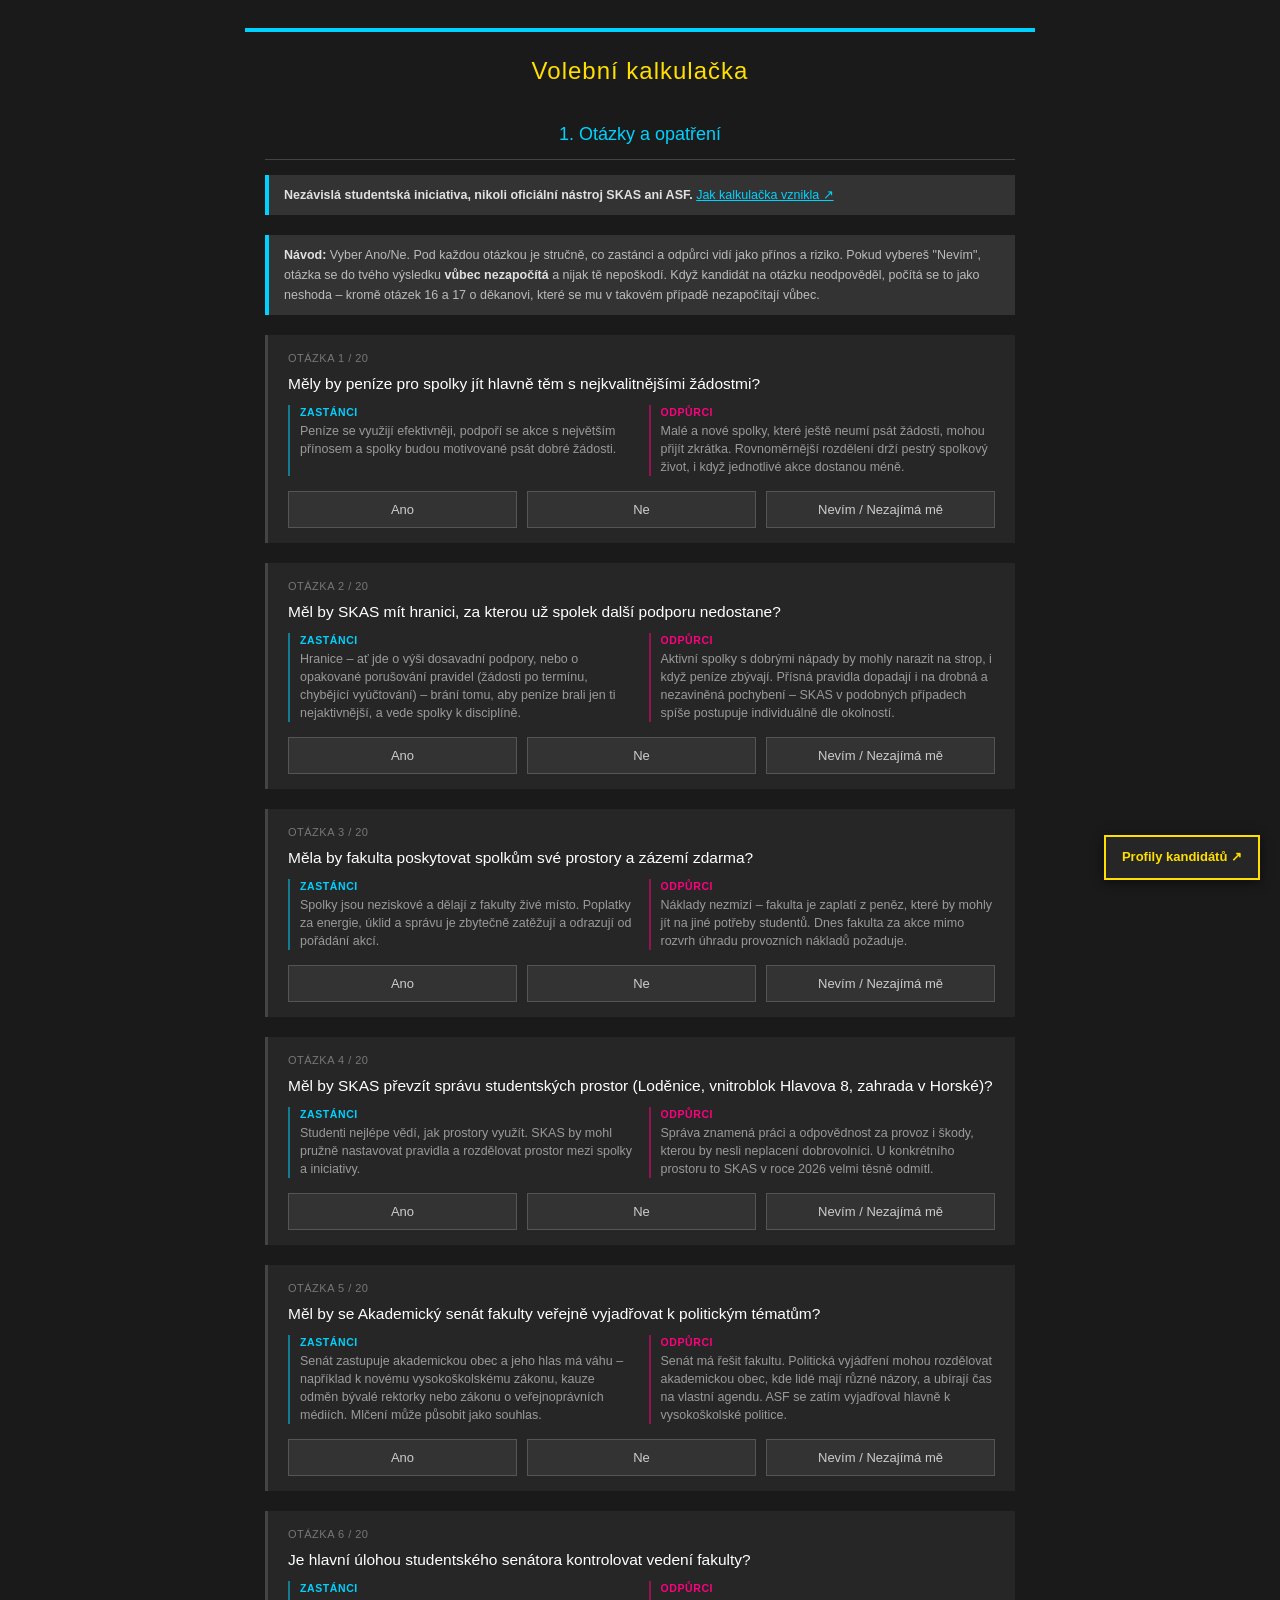
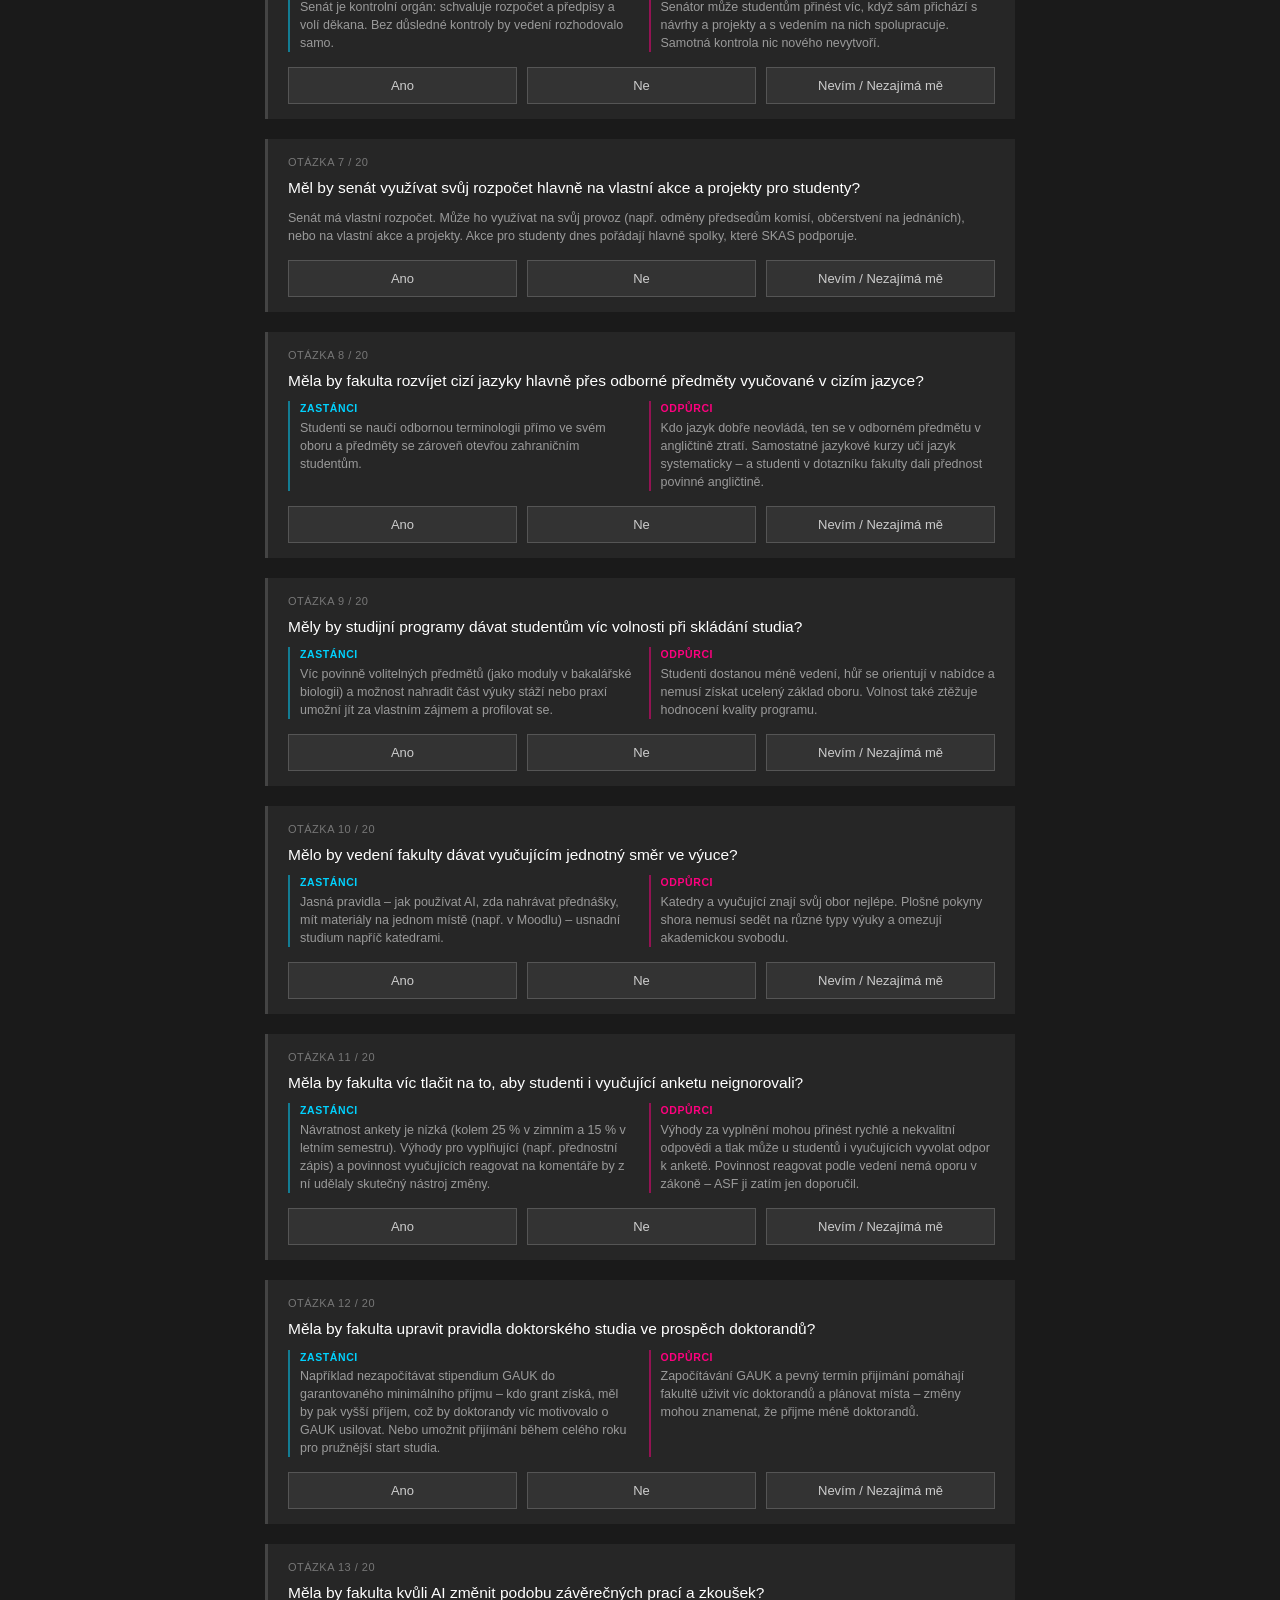
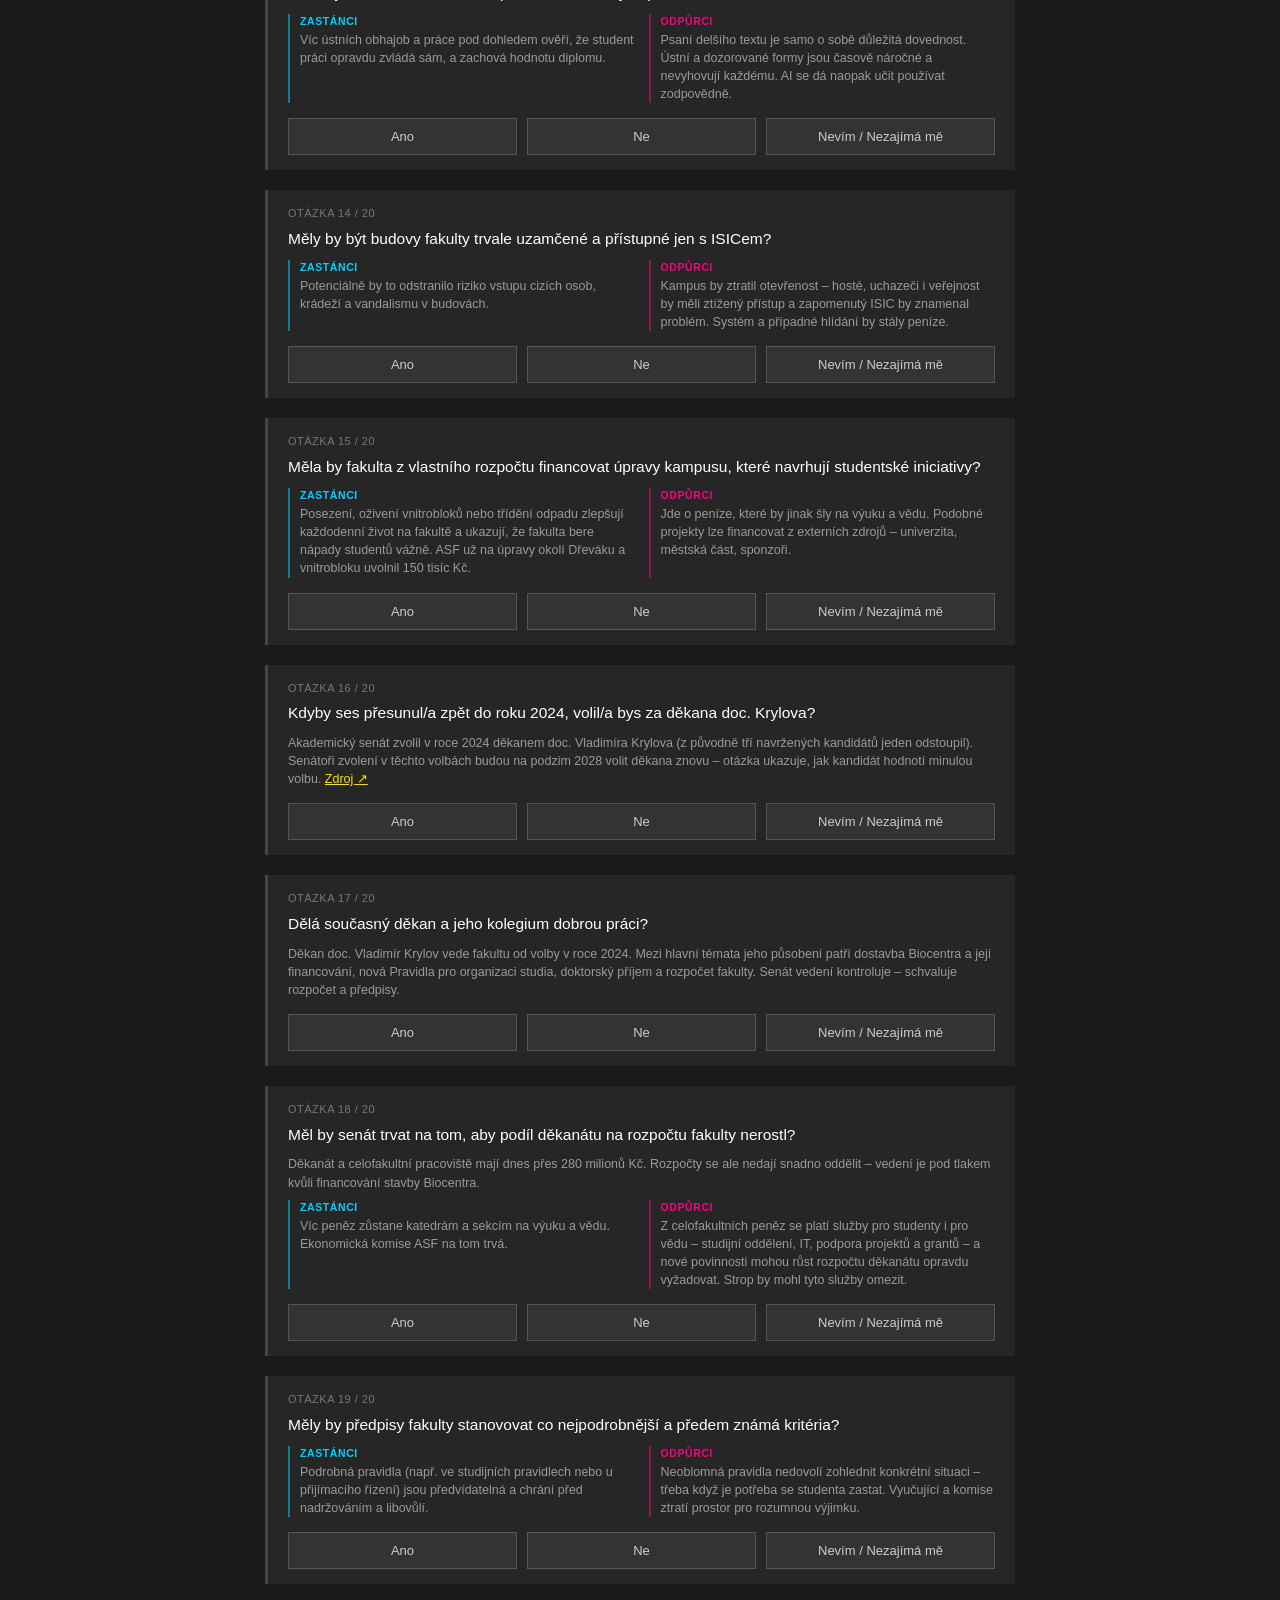
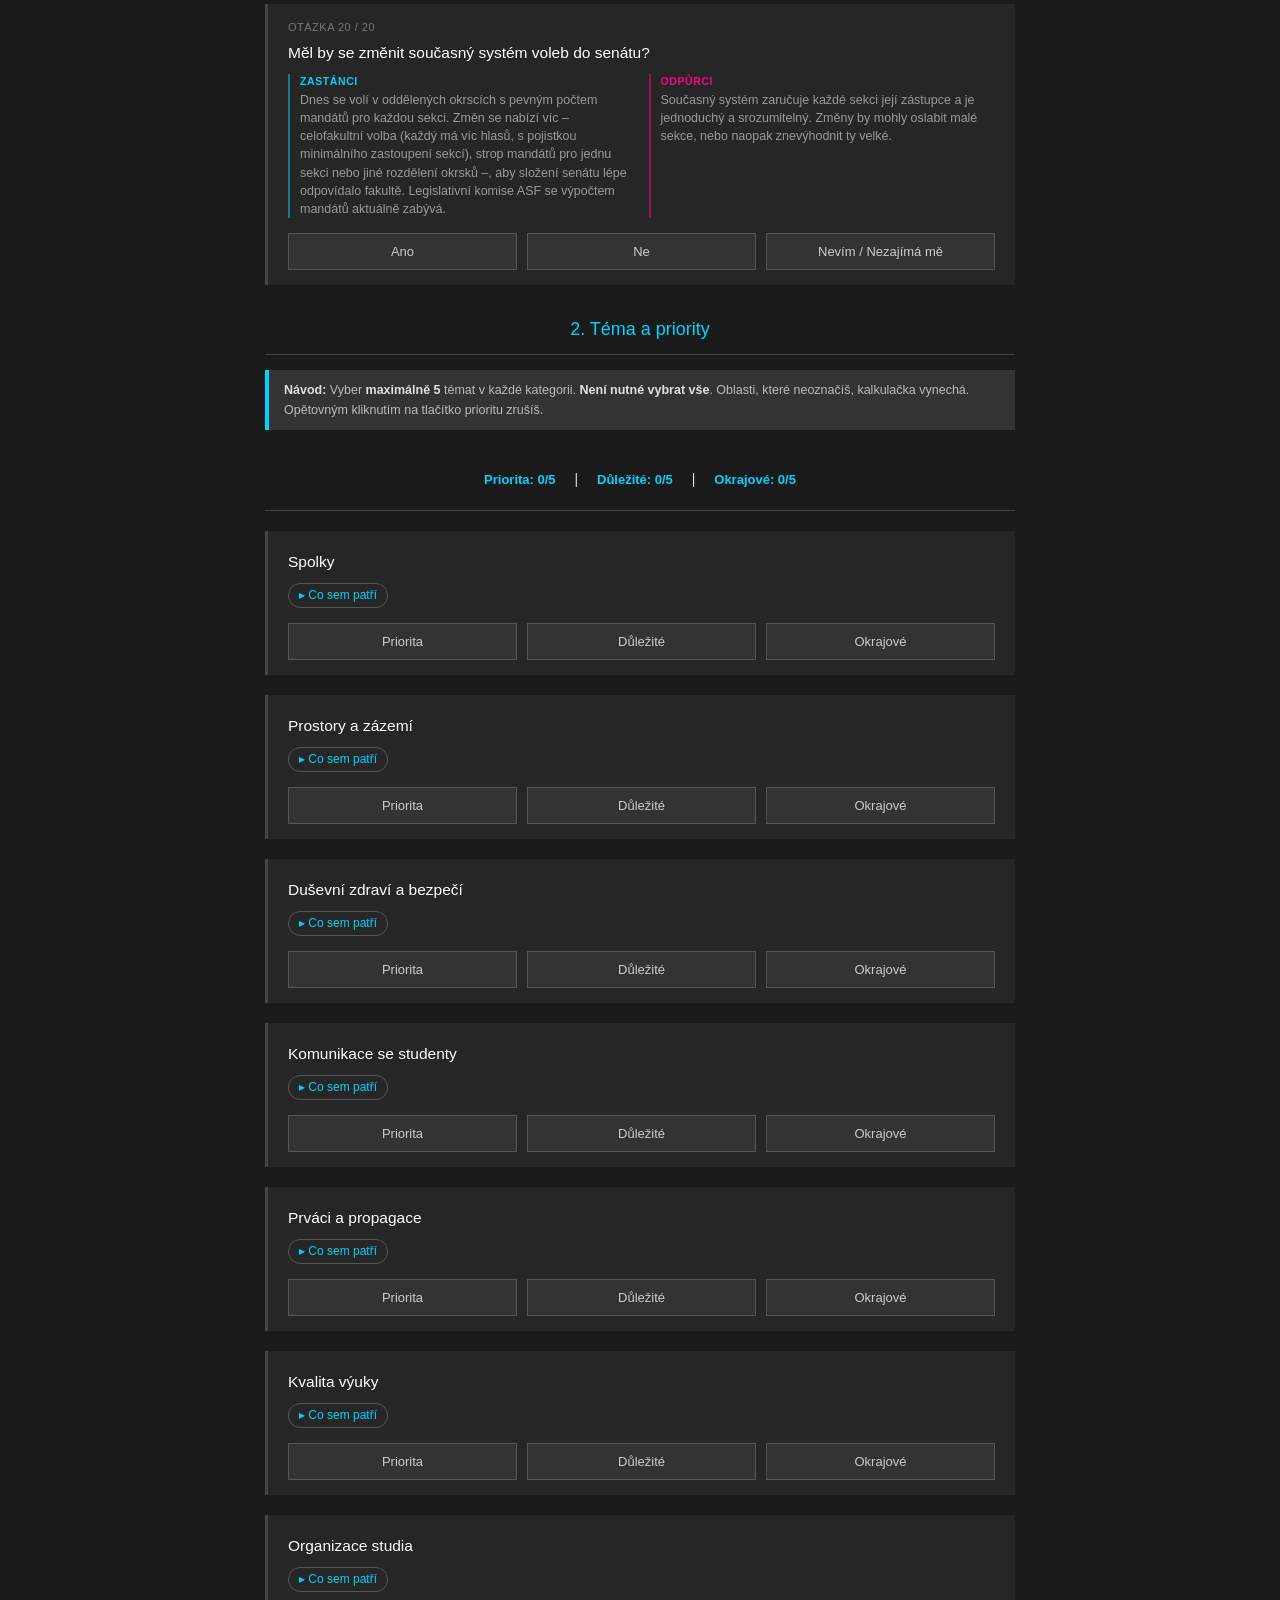
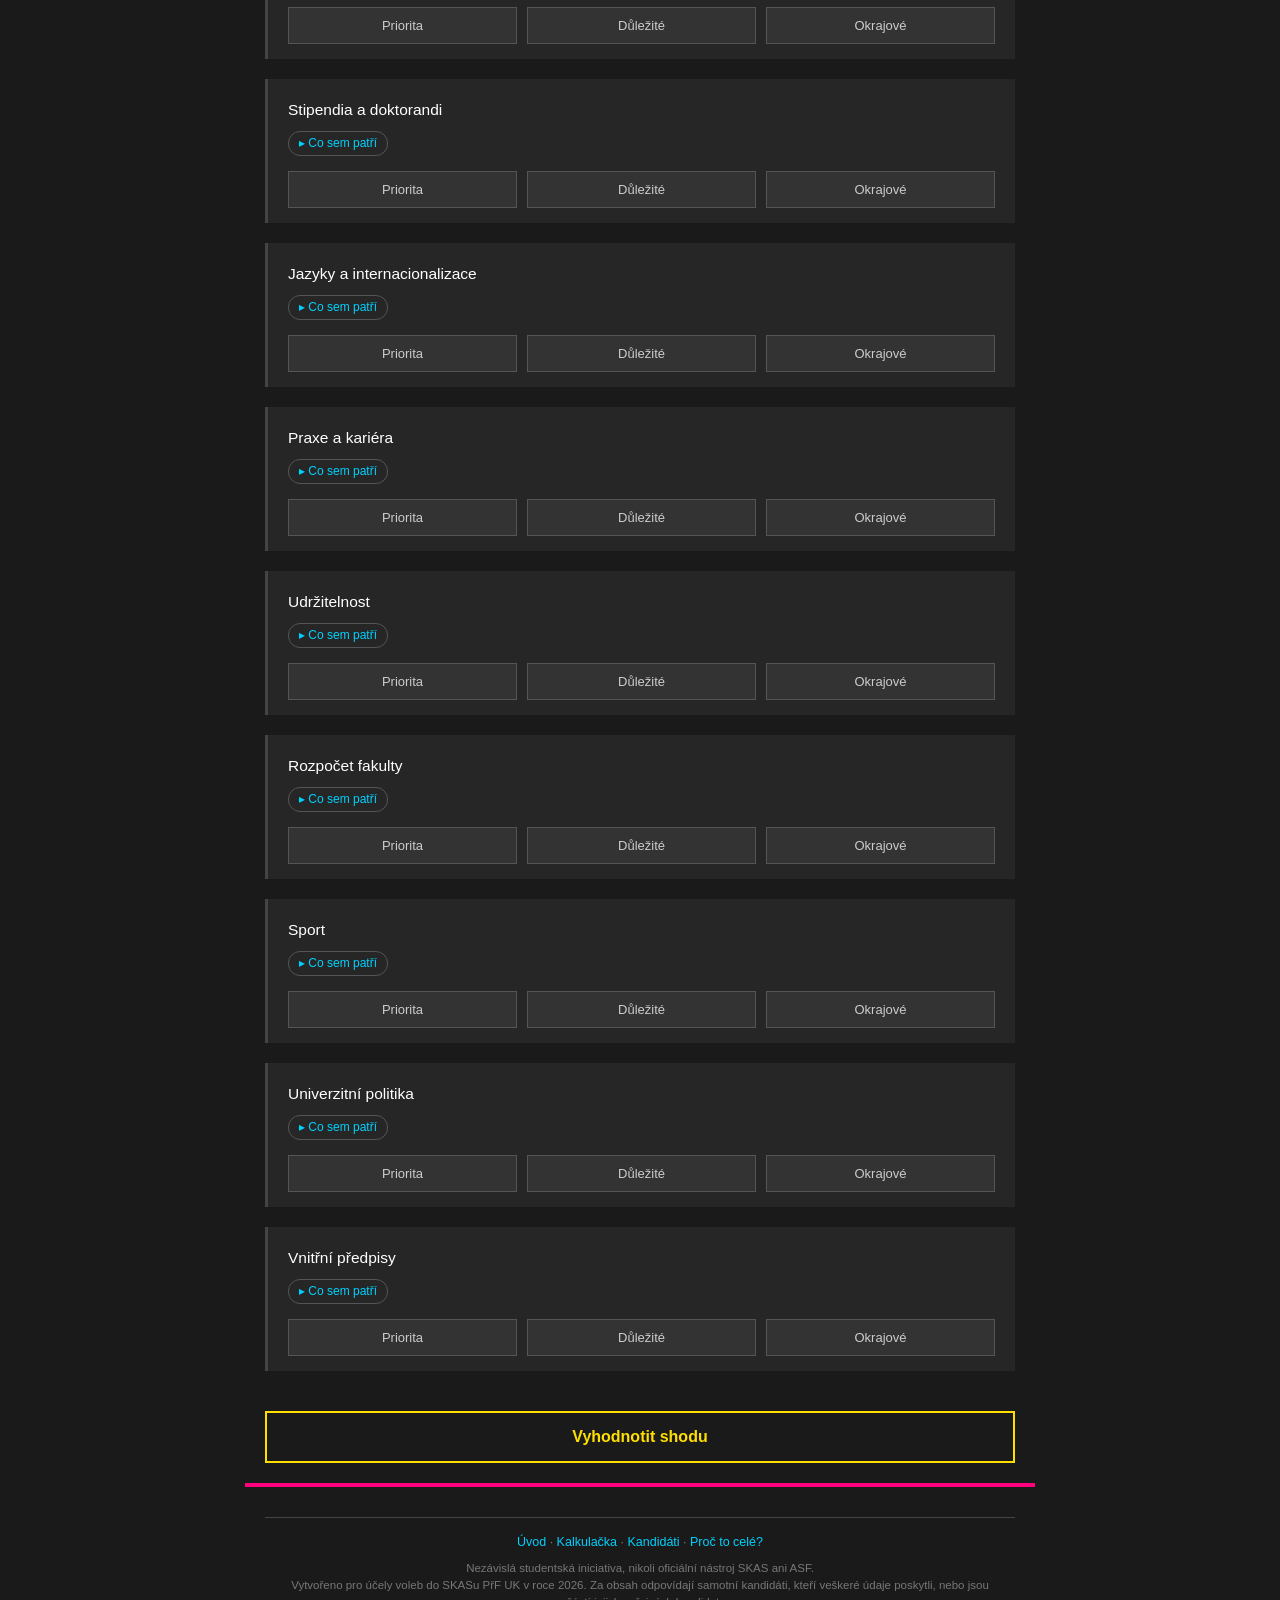
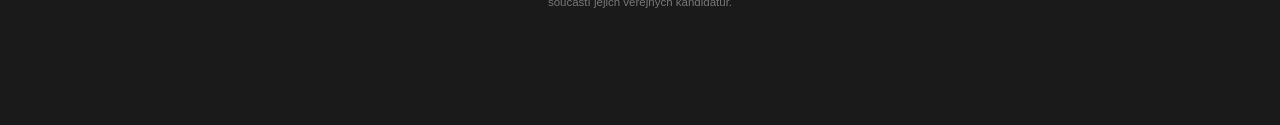
==== kalkulacka.html @ 972fad48 "Fixes_based_on_Kandidati" ====
<!DOCTYPE html>
<html lang="cs">
<head>
    <meta charset="UTF-8">
    <meta name="viewport" content="width=device-width, initial-scale=1.0">
    <title>Volební kalkulačka – volby do SKASu PřF UK</title>
    <!-- ?v=15: po každé úpravě style.css, data.js nebo odpovedi.js zvyš číslo (ve všech HTML), jinak prohlížeč může použít starou verzi -->
    <link rel="icon" href="ikona.svg" type="image/svg+xml">
    <link rel="icon" href="ikona.png" type="image/png">
    <link rel="apple-touch-icon" href="ikona.png">
    <link rel="stylesheet" href="style.css?v=15">
    <script src="data.js?v=15"></script>
    <script src="odpovedi.js?v=15"></script>
</head>
<body>

<div class="container" id="app"></div>

<script>
    document.addEventListener("DOMContentLoaded", () => {

        // Rachejtle při kliknutí
        document.addEventListener('click', function(e) {
            const colors = ['#00d2ff', '#ff007f', '#ffdf00', '#39ff14'];
            for (let i = 0; i < 10; i++) {
                let spark = document.createElement('div');
                spark.className = 'spark';
                spark.style.left = e.clientX + 'px';
                spark.style.top = e.clientY + 'px';
                spark.style.background = colors[Math.floor(Math.random() * colors.length)];
                let angle = (i / 10) * Math.PI * 2;
                let velocity = 30 + Math.random() * 40;
                spark.style.setProperty('--dx', Math.cos(angle) * velocity + 'px');
                spark.style.setProperty('--dy', Math.sin(angle) * velocity + 'px');
                document.body.appendChild(spark);
                setTimeout(() => spark.remove(), 600);
            }
        });

        const NAZVY_PRIORIT = { 3: 'Priorita', 2: 'Důležité', 1: 'Okrajové', 0: 'Nezaškrtnuto' };
        const TRIDY_PRIORIT = { 3: 'btn-prio', 2: 'btn-mid', 1: 'btn-low' };

        let uzivOdpovedi = {};
        let uzivPriority = {};
        let vysledky = [];
        let aktualniFiltr = 'Vse';
        const appDiv = document.getElementById('app');
        // Odkaz na kandidáty je stále dole v rohu (i během vyplňování), otevírá novou záložku
        document.body.insertAdjacentHTML('beforeend', `<a class="plovouci-odkaz" href="kandidati.html" target="_blank">Profily kandidátů ↗</a>` + paticka());

        // Kolik oblastí má uživatel v každé úrovni: { 3: x, 2: y, 1: z }
        function spocitejPriority() {
            const p = { 3: 0, 2: 0, 1: 0 };
            Object.values(uzivPriority).forEach(v => p[v]++);
            return p;
        }
        const jeLimitPrekrocen = p => [3, 2, 1].some(u => p[u] > limitPriorit);

        // Rozbalené kontexty si pamatujeme, aby se po kliknutí na odpověď (překreslení) nezavřely
        const otevreneKontexty = new Set();
        window.prepniKontext = (id, otevreno) => { if (otevreno) otevreneKontexty.add(id); else otevreneKontexty.delete(id); };

        window.odpovezOtazku = function(id, val) { uzivOdpovedi[id] = val; vykresliFormular(); };
        window.odpovezPrioritu = function(id, val) {
            // Opětovné kliknutí na vybranou prioritu ji zruší
            if (uzivPriority[id] === val) delete uzivPriority[id];
            else uzivPriority[id] = val;
            vykresliFormular();
        };

        window.vykresliFormular = function(isFirstLoad = false) {
            const pocty = spocitejPriority();

            // fade-in jen při prvním načtení, aby formulář při klikání neproblikával
            let html = isFirstLoad ? `<div class="fade-in">` : `<div>`;
            html += `<h1>Volební kalkulačka</h1>
                     <h2>1. Otázky a opatření</h2>
                     <div class="instruction-box">
                        <strong>Nezávislá studentská iniciativa, nikoli oficiální nástroj SKAS ani ASF.</strong> <a href="o-kalkulacce.html" target="_blank" style="color:var(--cyan);">Jak kalkulačka vznikla ↗</a>
                     </div>
                     <div class="instruction-box">
                        <strong>Návod:</strong> Vyber Ano/Ne. Pod každou otázkou je stručně, co zastánci a odpůrci vidí jako přínos a riziko. Pokud vybereš "Nevím", otázka se do tvého výsledku <strong>vůbec nezapočítá</strong> a nijak tě nepoškodí. Když kandidát na otázku neodpověděl, počítá se to jako neshoda – kromě otázek 16 a 17 o děkanovi, které se mu v takovém případě nezapočítají vůbec.
                     </div>`;

            otazky.forEach((o, i) => {
                const z = uzivOdpovedi[o.id];
                html += `
                    <div class="card">
                        <div class="otazka-cislo">Otázka ${i + 1} / ${otazky.length}</div>
                        <p class="otazka-text">${o.text}</p>
                        ${kontextViditelnyHtml(o)}
                        <div class="options">
                            <button class="btn-ano ${z === 1 ? 'selected' : ''}" onclick="odpovezOtazku('${o.id}', 1)">Ano</button>
                            <button class="btn-ne ${z === -1 ? 'selected' : ''}" onclick="odpovezOtazku('${o.id}', -1)">Ne</button>
                            <button class="btn-nevim ${z === 0 ? 'selected' : ''}" onclick="odpovezOtazku('${o.id}', 0)">Nevím / Nezajímá mě</button>
                        </div>
                    </div>`;
            });

            html += `<h2>2. Téma a priority</h2>
                     <div class="instruction-box">
                        <strong>Návod:</strong> Vyber <strong>maximálně ${limitPriorit}</strong> témat v každé kategorii. <strong>Není nutné vybrat vše</strong>. Oblasti, které neoznačíš, kalkulačka vynechá. Opětovným kliknutím na tlačítko prioritu zrušíš.
                     </div>
                     <div class="counter-box">`
                   + [3, 2, 1].map(u => `<span class="counter ${pocty[u] <= limitPriorit ? 'ok' : 'err'}">${NAZVY_PRIORIT[u]}: ${pocty[u]}/${limitPriorit}</span>`).join(' | ')
                   + `</div>`;

            oblasti.forEach(o => {
                const z = uzivPriority[o.id];
                html += `<div class="card"><p class="otazka-text">${o.text}</p>${popisOblastiHtml(o)}<div class="options">`
                      + [3, 2, 1].map(u => `<button class="${TRIDY_PRIORIT[u]} ${z === u ? 'selected' : ''}" onclick="odpovezPrioritu('${o.id}', ${u})">${NAZVY_PRIORIT[u]}</button>`).join('')
                      + `</div></div>`;
            });

            html += `<button class="submit-btn" onclick="zkontrolujAVyhodnot()">Vyhodnotit shodu</button></div>`;
            appDiv.innerHTML = html;

            // Při překročení limitu odscrolluje na počítadlo
            if (jeLimitPrekrocen(pocty)) {
                document.querySelector('.counter-box').scrollIntoView({ behavior: 'smooth', block: 'center' });
            }
        };

        window.zkontrolujAVyhodnot = function() {
            if (jeLimitPrekrocen(spocitejPriority())) {
                alert(`Překročil/a jsi povolený limit! Můžeš vybrat maximálně ${limitPriorit} oblastí v každé kategorii.`);
                return;
            }

            // Do kalkulačky jdou jen kandidáti s kompletně vyplněnými prioritami (5/5/5)
            vysledky = kandidati.filter(maPlnePriority).map(kand => {
                let maxBodu = 0, ziskaneBody = 0, detaily = [];

                // Otázky Ano/Ne – "Nevím" uživatele se nepočítá.
                // Nezodpovězená otázka kandidáta = neshoda, kromě OTAZKY_DOBROVOLNE (q16, q17), které se pak vůbec nepočítají.
                otazky.forEach(o => {
                    const u = uzivOdpovedi[o.id];
                    const k = kand.odpovedi[o.id];
                    const zduvodneni = (kand.komentare || {})[o.id] || '';
                    if (u === 1 || u === -1) {
                        const uTxt = u === 1 ? 'Ano' : 'Ne';
                        if (k !== 1 && k !== -1 && OTAZKY_DOBROVOLNE.includes(o.id)) {
                            detaily.push({ typ: 'otazka', text: o.text, uTxt, kTxt: 'Nechce odpovídat', body: null, zduvodneni });
                            return;
                        }
                        const body = u === k ? 2 : 0;
                        maxBodu += 2;
                        ziskaneBody += body;
                        detaily.push({ typ: 'otazka', text: o.text, uTxt, kTxt: k === 1 ? 'Ano' : (k === -1 ? 'Ne' : 'Neodpověděl/a'), body, zduvodneni });
                    }
                });

                // Priority – počítají se jen oblasti, které uživatel označil
                oblasti.forEach(o => {
                    const u = uzivPriority[o.id] || 0;
                    const k = kand.priority[o.id] || 0;
                    if (u > 0) {
                        const body = Math.max(0, 2 - Math.abs(u - k)); // 2, 1 nebo 0
                        maxBodu += 2;
                        ziskaneBody += body;
                        detaily.push({ typ: 'priorita', text: o.text, uTxt: NAZVY_PRIORIT[u], kTxt: NAZVY_PRIORIT[k], body });
                    }
                });

                const procento = maxBodu > 0 ? Math.round((ziskaneBody / maxBodu) * 100) : 0;
                return { id: kand.id, jmeno: kand.jmeno, foto: kand.foto, sekce: kand.info.sekce, procento, detaily };
            });

            // Při shodě procent zůstává pořadí z data.js (sort je stabilní)
            vysledky.sort((a, b) => b.procento - a.procento);
            vykresliVysledky('Vse', true);
        };

        window.vykresliVysledky = function(filtr = 'Vse', isFirstLoad = false) {
            aktualniFiltr = filtr;
            const seznam = filtr === 'Vse' ? vysledky : vysledky.filter(v => v.sekce === filtr);

            let html = isFirstLoad ? `<div class="fade-in">` : `<div>`;
            html += `<h1>Tvoje shoda s kandidáty</h1>`
                  + `<div class="instruction-box"><strong>Procento shody není doporučení, koho volit.</strong> Je to vstupní brána: otevři si profily, přečti si zdůvodnění a programy. <a href="o-kalkulacce.html#vysledky" target="_blank" style="color:var(--cyan);">Jak číst výsledky ↗</a></div>`
                  + filtrySekci(filtr, 'vykresliVysledky');

            const vynechani = kandidati.filter(k => !maPlnePriority(k) && (filtr === 'Vse' || k.info.sekce === filtr));
            if (vynechani.length > 0) {
                html += `<div class="instruction-box">Kandidáti bez vyplněných priorit nejsou ve výsledcích zahrnuti: ${vynechani.map(k => k.jmeno).join(', ')}.</div>`;
            }
            if (seznam.length === 0) html += `<p style="text-align:center;">V této sekci nejsou žádní kandidáti.</p>`;
            seznam.forEach(v => {
                html += `
                    <div class="card ${sekceTrida(v.sekce)}">
                        <div class="res-head">
                            ${v.foto ? `<img class="res-photo" src="${v.foto}" alt="">` : ''}
                            <div style="flex:1;">
                                <h3 style="text-align: left; color: white; margin: 0;">${v.jmeno} <span style="float:right; color: var(--cyan);">${v.procento} %</span></h3>
                                <div style="font-size: 11px; color: #888;">Sekce: ${v.sekce}</div>
                            </div>
                        </div>
                        <div class="match-bar"><div class="match-fill" style="width: ${v.procento}%"></div></div>
                        <div style="display:flex; gap:10px;">
                            <button onclick="zobrazDetail('${v.id}')" style="border-color:var(--cyan); color:var(--cyan);">Porovnat odpovědi</button>
                            <a href="kandidati.html?kandidat=${v.id}" target="_blank" class="btn" style="border-color:var(--yellow); color:var(--yellow);">Profil kandidáta ↗</a>
                        </div>
                    </div>`;
            });
            html += `<button class="submit-btn" style="border-color: #888; color: #ccc;" onclick="vykresliFormular()">Upravit moje odpovědi</button>`;
            // Na konci výsledků návod, jak volit (spousta lidí neví, že má víc hlasů)
            html += jakVolitHtml() + `</div>`;
            appDiv.innerHTML = html;
            window.scrollTo(0, 0); // výsledky vždy odshora, ne na konci stránky
        };

        window.zobrazDetail = function(id) {
            const v = vysledky.find(x => x.id === id);
            const barvy = { 2: 'var(--cyan)', 1: 'var(--yellow)', 0: 'var(--magenta)' };
            // Zdůvodnění kandidáta je rozbalovací přímo pod otázkou
            const radek = d => `<div class="detail-item"><div style="width: 65%; padding-right: 15px;">${d.text}${d.zduvodneni ? `<details class="kontext"><summary>Zdůvodnění kandidáta</summary><p>${d.zduvodneni}</p></details>` : ''}</div><div style="width: 35%; text-align: right; color: ${d.body === null ? '#888' : barvy[d.body]};">Ty: ${d.uTxt}<br>Kandidát: ${d.kTxt}</div></div>`;
            const nadpis = t => `<h3 style="color: var(--cyan); text-align: left; margin-top: 30px;">${t}</h3>`;

            appDiv.innerHTML = `<div>
                <button class="submit-btn back-btn" onclick="vykresliVysledky('${aktualniFiltr}')">← Zpět na výsledky</button>
                <h2>Detailní shoda: ${v.jmeno}</h2>
                ${nadpis('Otázky')}${v.detaily.filter(d => d.typ === 'otazka').map(radek).join('')}
                ${nadpis('Oblasti (Priority)')}${v.detaily.filter(d => d.typ === 'priorita').map(radek).join('')}
            </div>`;
            window.scrollTo(0, 0);
        };

        vykresliFormular(true);
    });
</script>
</body>
</html>
---- style.css ----
:root { --bg: #1a1a1a; --panel: #262626; --text: #e0e0e0; --cyan: #00d2ff; --magenta: #ff007f; --yellow: #ffdf00; }
body { font-family: Verdana, sans-serif; background-color: var(--bg); color: var(--text); line-height: 1.6; padding: 20px; font-size: 14px; overflow-x: hidden; }

/* Animace jen pro přechody celých obrazovek, ne pro formulář */
.fade-in { animation: fadeIn 0.4s ease-in forwards; }
@keyframes fadeIn { from { opacity: 0; transform: translateY(5px); } to { opacity: 1; transform: translateY(0); } }

.container { max-width: 750px; margin: 0 auto; background: var(--bg); padding: 20px; border-top: 4px solid var(--cyan); border-bottom: 4px solid var(--magenta); min-height: 200px; }
h1, h2, h3, h4 { color: var(--yellow); text-align: center; font-weight: normal; margin-top: 0; }
h1 { font-size: 24px; margin-bottom: 20px; letter-spacing: 1px; }
h2 { font-size: 18px; color: var(--cyan); border-bottom: 1px solid #444; padding-bottom: 10px; margin-top: 30px;}
h4 { color: var(--magenta); text-align: left; margin-top: 20px; border-bottom: 1px dashed #444; padding-bottom: 5px; }

/* ===== BARVY SEKCÍ – jediné místo, kde se nastavují =====
   --s-bg     pozadí štítku a aktivního filtru
   --s-pruh   levý pruh karty ve výsledcích (shora dolů)
   --s-text   barva textu na pozadí --s-bg
   --s-stin   stín textu (kvůli čitelnosti na přechodu)
   Geologie a ÚŽP je spojená sekce: geologie = fialová, ÚŽP = zelená → přechod. */
.sekce-bio  { --s-bg: linear-gradient(45deg, #ff4500, #ff8c00); --s-pruh: linear-gradient(#ff4500, #ff8c00); --s-text: white; --s-stin: none; }
.sekce-geo  { --s-bg: #00d2ff;                                  --s-pruh: linear-gradient(#00d2ff, #00d2ff); --s-text: black; --s-stin: none; }
.sekce-chem { --s-bg: #ffdf00;                                  --s-pruh: linear-gradient(#ffdf00, #ffdf00); --s-text: black; --s-stin: none; }
.sekce-uzp  { --s-bg: linear-gradient(45deg, #8a2be2, #39ff14); --s-pruh: linear-gradient(#8a2be2, #39ff14); --s-text: white; --s-stin: 1px 1px 2px black; }


/* Instrukce / Tooltip boxy */
.instruction-box { background: #333; border-left: 4px solid var(--cyan); padding: 10px 15px; font-size: 12.5px; color: #bbb; margin-bottom: 20px; }
.instruction-box strong { color: var(--text); }

.card { background: var(--panel); border-left: 3px solid #444; padding: 15px 20px; margin-bottom: 20px; }
.card[class*="sekce-"] { border-image: var(--s-pruh) 1; }
.res-head { display: flex; gap: 12px; align-items: center; }
.res-photo { width: 48px; height: 48px; border-radius: 50%; object-fit: cover; flex-shrink: 0; background: #333; }
.options { display: flex; gap: 10px; margin-top: 15px; flex-wrap: wrap; }
button, a.btn { font-family: Verdana, sans-serif; display: inline-block; text-align: center; text-decoration: none; flex: 1; padding: 10px; border: 1px solid #555; background: #333; color: #ccc; cursor: pointer; font-size: 13px; transition: all 0.2s; box-sizing: border-box; }
button:hover, a.btn:hover { background: #444; color: white; border-color: var(--cyan); }

/* Barvy voleb */
.btn-ano.selected { background-color: var(--cyan); color: black; border-color: var(--cyan); font-weight: bold; }
.btn-ne.selected { background-color: var(--magenta); color: black; border-color: var(--magenta); font-weight: bold; }
.btn-nevim.selected { background-color: var(--yellow); color: black; border-color: var(--yellow); font-weight: bold; }
.btn-prio.selected { background-color: var(--magenta); color: black; border-color: var(--magenta); font-weight: bold; }
.btn-mid.selected { background-color: var(--cyan); color: black; border-color: var(--cyan); font-weight: bold; }
.btn-low.selected { background-color: #888; color: white; border-color: #888; font-weight: bold; }

.submit-btn { background-color: transparent; color: var(--yellow); border: 2px solid var(--yellow); width: 100%; padding: 15px; font-size: 16px; margin-top: 20px; font-weight: bold; }
.submit-btn:hover { background-color: var(--yellow); color: black; }
.back-btn { padding: 10px; margin: 0 0 20px 0; font-size: 14px; }

.match-bar { background: #333; margin: 15px 0; height: 15px; border-radius: 3px; overflow: hidden; }
.match-fill { background: var(--cyan); height: 100%; transition: width 0.5s ease-out; }

.counter-box { position: sticky; top: 0; background: var(--bg); padding: 15px 10px; border-bottom: 1px solid #444; margin-bottom: 20px; text-align: center; z-index: 100; }
.counter { display: inline-block; padding: 5px 10px; margin: 0 5px; font-size: 13px; color: #888; }
.counter.ok { color: var(--cyan); font-weight: bold; }
.counter.err { color: var(--magenta); font-weight: bold; }

.detail-item { padding: 12px 0; border-bottom: 1px solid #444; display: flex; justify-content: space-between; font-size: 13px; }

/* Filtry a odznaky sekcí (barvy bere z .sekce-*) */
.filter-bar { display: flex; gap: 10px; flex-wrap: wrap; margin-bottom: 20px; justify-content: center; }
.filter-btn { padding: 6px 12px; border: 1px solid #555; font-size: 12px; background: transparent; color: #aaa; border-radius: 15px; }
.filter-btn.active { color: white; font-weight: bold; border-color: white; }
.filter-btn.active[class*="sekce-"] { background: var(--s-bg); color: var(--s-text); text-shadow: var(--s-stin); border-color: transparent; }

.badge { display: inline-block; padding: 3px 8px; border-radius: 12px; font-size: 11px; font-weight: bold; color: var(--s-text, white); background: var(--s-bg, #444); text-shadow: var(--s-stin, none); margin-bottom: 10px; }

/* Kandidáti Grid */
.kand-grid { display: grid; grid-template-columns: repeat(auto-fill, minmax(160px, 1fr)); gap: 15px; margin-top: 20px; }
.kand-box { background: var(--panel); border: 2px solid #444; padding: 15px; text-align: center; cursor: pointer; transition: 0.2s; }
.kand-box:hover { border-color: var(--cyan); }
.kand-photo-placeholder { width: 80px; height: 80px; margin: 0 auto 10px; background: #333; display: flex; align-items: center; justify-content: center; font-size: 24px; color: #666; border-radius: 5px; }

.kand-box.expanded { grid-column: 1 / -1; display: flex; flex-direction: column; text-align: left; border-color: var(--yellow); cursor: auto; }
.kand-box.expanded .kand-header { display: flex; gap: 20px; align-items: flex-start; margin-bottom: 20px; }
.kand-box.expanded .kand-photo-placeholder { width: 160px; height: 160px; margin: 0; flex-shrink: 0; }
.kand-photo-placeholder img { width: 100%; height: 100%; object-fit: cover; border-radius: 5px; display: block; }
.kand-photo-placeholder:has(img) { width: 110px; height: 110px; }
.kand-box.expanded .kand-photo-placeholder:has(img) { width: 160px; height: 160px; }
.qa-poznamka { font-size: 11px; color: #888; margin: -5px 0 10px; }

/* Rozbalený profil: vlevo otázky, vpravo priority */
.profil-grid { display: grid; grid-template-columns: 1fr 1fr; gap: 25px; margin-bottom: 10px; }
@media (max-width: 640px) { .profil-grid { grid-template-columns: 1fr; } }
.profil-polozka { margin-bottom: 12px; font-size: 13px; }
.profil-polozka .qa-q { font-size: 13px; }
.profil-polozka .qa-a { margin-top: 4px; }
.odp { display: inline-block; padding: 1px 10px; border-radius: 10px; font-size: 12px; font-weight: bold; background: #444; color: #ddd; }
.odp-ano { background: var(--cyan); color: black; }
.odp-ne { background: var(--magenta); color: black; }
.profil-polozka[class*="prio-"] { border-left: 4px solid #555; padding-left: 10px; }
.prio-3 { border-left-color: var(--magenta) !important; }
.prio-2 { border-left-color: var(--cyan) !important; }
.prio-1 { border-left-color: #888 !important; }
.prio-hlava { color: var(--text); }
.prio-stitek { display: inline-block; min-width: 70px; margin-right: 8px; padding: 1px 8px; border-radius: 10px; font-size: 11px; font-weight: bold; text-align: center; background: #444; color: #ddd; }
.prio-3 .prio-stitek { background: var(--magenta); color: black; }
.prio-2 .prio-stitek { background: var(--cyan); color: black; }
.prio-1 .prio-stitek { background: #888; color: white; }

/* Navigace mezi stránkami (otevírá novou záložku) */
.nav-box { display: block; margin: 0 0 20px; padding: 10px 15px; border: 2px solid var(--magenta); color: var(--magenta); text-align: center; text-decoration: none; font-weight: bold; transition: 0.2s; }
.nav-box:hover { background: var(--magenta); color: black; }
.plovouci-odkaz { position: fixed; right: 20px; bottom: 20px; z-index: 200; padding: 10px 16px; background: var(--panel); border: 2px solid var(--yellow); color: var(--yellow); font-weight: bold; font-size: 13px; text-decoration: none; box-shadow: 0 2px 10px rgba(0,0,0,0.6); transition: 0.2s; }
.plovouci-odkaz:hover { background: var(--yellow); color: black; }

/* Zápatí */
.paticka { max-width: 750px; margin: 30px auto 70px; padding: 15px 20px; border-top: 1px solid #444; color: #777; font-size: 11.5px; text-align: center; line-height: 1.5; box-sizing: border-box; }
.paticka strong { color: var(--yellow); font-weight: normal; }
.kand-box.expanded h3 { color: var(--cyan); text-align: left; }
.kand-detail-content { display: none; }
.kand-box.expanded .kand-detail-content { display: block; border-top: 1px solid #444; padding-top: 15px; }
.kand-box.expanded .back-btn { margin: 20px 0 0 0; }
.kand-box.expanded .back-btn:first-child { margin: 0 0 20px 0; }
.qa-block { margin-bottom: 15px; }
.qa-q { font-weight: bold; color: var(--cyan); margin-bottom: 5px; }
.qa-a { font-size: 13px; color: #ccc; border-left: 2px solid #555; padding-left: 10px; }

/* Rachejtle */
.spark { position: fixed; width: 6px; height: 6px; border-radius: 50%; pointer-events: none; z-index: 9999; animation: sparkAnim 0.6s ease-out forwards; }
@keyframes sparkAnim { 0% { transform: translate(0,0) scale(1); opacity: 1; } 100% { transform: translate(var(--dx), var(--dy)) scale(0); opacity: 0; } }
.intro-screen { text-align: center; padding: 60px 20px; }
.intro-q { font-size: 22px; color: var(--yellow); margin-bottom: 50px; }
.intro-msg { font-size: 24px; color: var(--cyan); margin-bottom: 40px; }
.menu-grid { display: flex; gap: 20px; margin-top: 30px; justify-content: center; flex-wrap: wrap; }
.menu-square { width: 200px; height: 200px; border: 2px solid var(--cyan); display: flex; align-items: center; justify-content: center; font-size: 18px; font-weight: bold; color: var(--text); background: var(--panel); text-decoration: none; cursor: pointer; transition: 0.2s; }
.menu-square:hover { background: var(--cyan); color: black; transform: scale(1.05); }
.menu-square.alt { border-color: var(--magenta); }
.menu-square.alt:hover { background: var(--magenta); color: black; }

/* Sbalená karta kandidáta: jméno, obor, ročník, odkaz */
.karta-jmeno { margin: 5px 0 4px; font-size: 15px; }
.karta-radek { font-size: 11.5px; color: #999; line-height: 1.4; min-height: 16px; }
.karta-radek a { color: var(--yellow); text-decoration: none; }
.karta-radek a:hover { text-decoration: underline; }

/* Úvod: třetí dlaždice a poznámka */
.menu-square.tret { border-color: var(--yellow); }
.menu-square.tret:hover { background: var(--yellow); color: black; }
.intro-pozn { margin-top: 35px; font-size: 11.5px; color: #777; }
@media (max-width: 700px) { .menu-square { width: 100%; height: 90px; } }

/* Zápatí: navigace */
.paticka-nav { margin-bottom: 8px; font-size: 12.5px; }
.paticka-nav a { color: var(--cyan); text-decoration: none; }
.paticka-nav a:hover { text-decoration: underline; }

/* Stránka „Proč to celé?" */
.clanek { font-size: 14.5px; }
.clanek h1 { font-size: 28px; }
.clanek h2 { text-align: left; margin-top: 40px; color: var(--yellow); border-bottom: 2px solid var(--magenta); }
.clanek p, .clanek li { color: #ccc; }
.clanek strong { color: white; }
.clanek a { color: var(--cyan); }
.tldr { background: var(--panel); border-left: 4px solid var(--yellow); padding: 15px 20px; margin: 20px 0; }
.tldr ul { margin: 8px 0 0; padding-left: 20px; }
.obsah { display: flex; flex-wrap: wrap; gap: 8px; justify-content: center; margin: 25px 0 10px; }
.obsah a { padding: 6px 12px; border: 1px solid #555; border-radius: 15px; font-size: 12px; color: #ccc; text-decoration: none; }
.obsah a:hover { border-color: var(--cyan); color: var(--cyan); }
.clanek section { scroll-margin-top: 20px; }
.citat { margin: 25px 0; padding: 10px 20px; border-left: 4px solid var(--cyan); font-size: 19px; color: white; font-style: italic; }
.citat cite { display: block; margin-top: 6px; font-size: 12px; color: #888; font-style: normal; }
.namitka { margin: 22px 0 4px; color: var(--magenta) !important; font-weight: bold; font-style: italic; }
.mensi { font-size: 12.5px; color: #999 !important; }
.zdroje { margin-top: 40px; font-size: 12px; }
.zdroje li { color: #999; margin-bottom: 6px; }
/* Otázky: číslo a rozbalovací kontext (Zastánci / Odpůrci) */
.otazka-cislo { font-size: 11px; color: #777; letter-spacing: 0.5px; text-transform: uppercase; }
.otazka-text { font-size: 15.5px; color: white; margin: 4px 0 8px; }
.kontext { margin: 6px 0 4px; font-size: 13px; }
.kontext summary { cursor: pointer; display: inline-block; color: var(--cyan); font-size: 12px; padding: 2px 10px; border: 1px solid #555; border-radius: 12px; list-style: none; user-select: none; }
.kontext summary::-webkit-details-marker { display: none; }
.kontext summary::before { content: '▸ '; }
.kontext[open] summary::before { content: '▾ '; }
.kontext summary:hover { border-color: var(--cyan); }
.kontext[open] { background: #2e2e2e; border-left: 3px solid var(--cyan); padding: 6px 12px 2px; }
.kontext[open] summary { margin-bottom: 4px; }
.kontext p { color: #ccc; margin: 6px 0; line-height: 1.5; }
.kontext-pro { color: var(--cyan) !important; }
.kontext-proti { color: var(--magenta) !important; }
.kontext a { color: var(--yellow); }
.profil-polozka .kontext { font-size: 12px; }
/* Kontext rovnou viditelný v kalkulačce – tlumený, aby nepřebil otázku a tlačítka */
.kontext-vzdy { margin: 2px 0 12px; font-size: 12.5px; line-height: 1.45; color: #9a9a9a; }
.kontext-vzdy p { margin: 0; }
.kontext-vzdy .kv-info { margin-bottom: 8px; }
.kontext-vzdy a { color: var(--yellow); }
.kv-sloupce { display: grid; grid-template-columns: 1fr 1fr; gap: 14px; }
.kv-sloupce p { padding-left: 10px; border-left: 2px solid #444; }
.kv-sloupce span { display: block; font-size: 10.5px; font-weight: bold; letter-spacing: 0.6px; text-transform: uppercase; margin-bottom: 2px; }
.kv-pro { border-left-color: rgba(0, 210, 255, 0.5) !important; }
.kv-pro span { color: var(--cyan); }
.kv-proti { border-left-color: rgba(255, 0, 127, 0.5) !important; }
.kv-proti span { color: var(--magenta); }
@media (max-width: 600px) { .kv-sloupce { grid-template-columns: 1fr; gap: 8px; } }
/* Návod, jak volit */
.jak-volit { margin: 30px 0 10px; padding: 18px 22px; background: var(--panel); border: 2px solid var(--yellow); scroll-margin-top: 20px; text-align: left; }
.jak-volit h2 { margin-top: 0; color: var(--yellow); border-bottom: 1px solid #444; text-align: left; }
.jak-volit-hlavni { font-size: 15px; color: white; }
.jak-volit ul, .jak-volit ol { color: #ccc; padding-left: 22px; }
.jak-volit li { margin-bottom: 6px; }
.jak-volit strong { color: white; }
.jak-volit a { color: var(--cyan); }
.volit-tlacitko { display: block; margin-top: 15px; padding: 12px; text-align: center; background: var(--yellow); color: black !important; font-weight: bold; text-decoration: none; font-size: 15px; }
.volit-tlacitko:hover { opacity: 0.85; }
.intro-volit { display: inline-block; margin-top: 30px; padding: 8px 16px; border: 1px solid var(--yellow); color: var(--yellow); text-decoration: none; font-size: 13px; }
.intro-volit:hover { background: var(--yellow); color: black; }
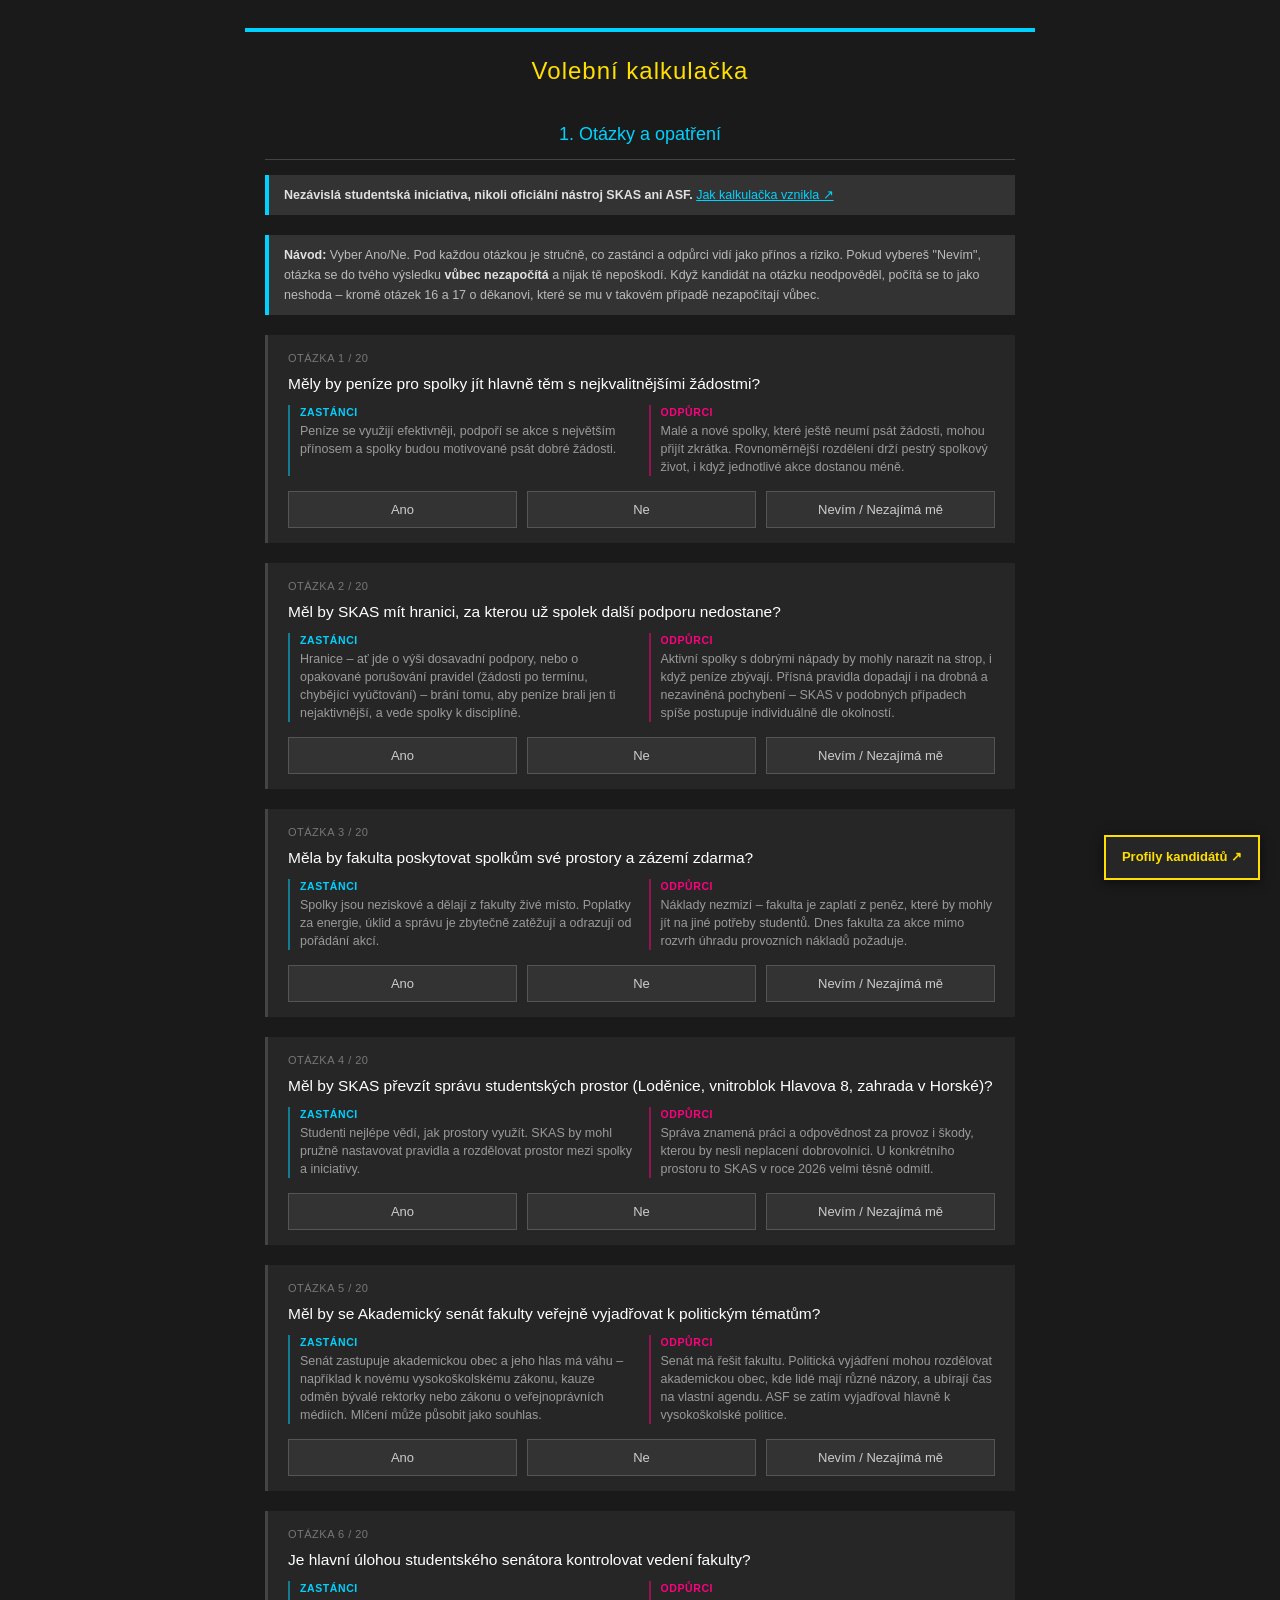
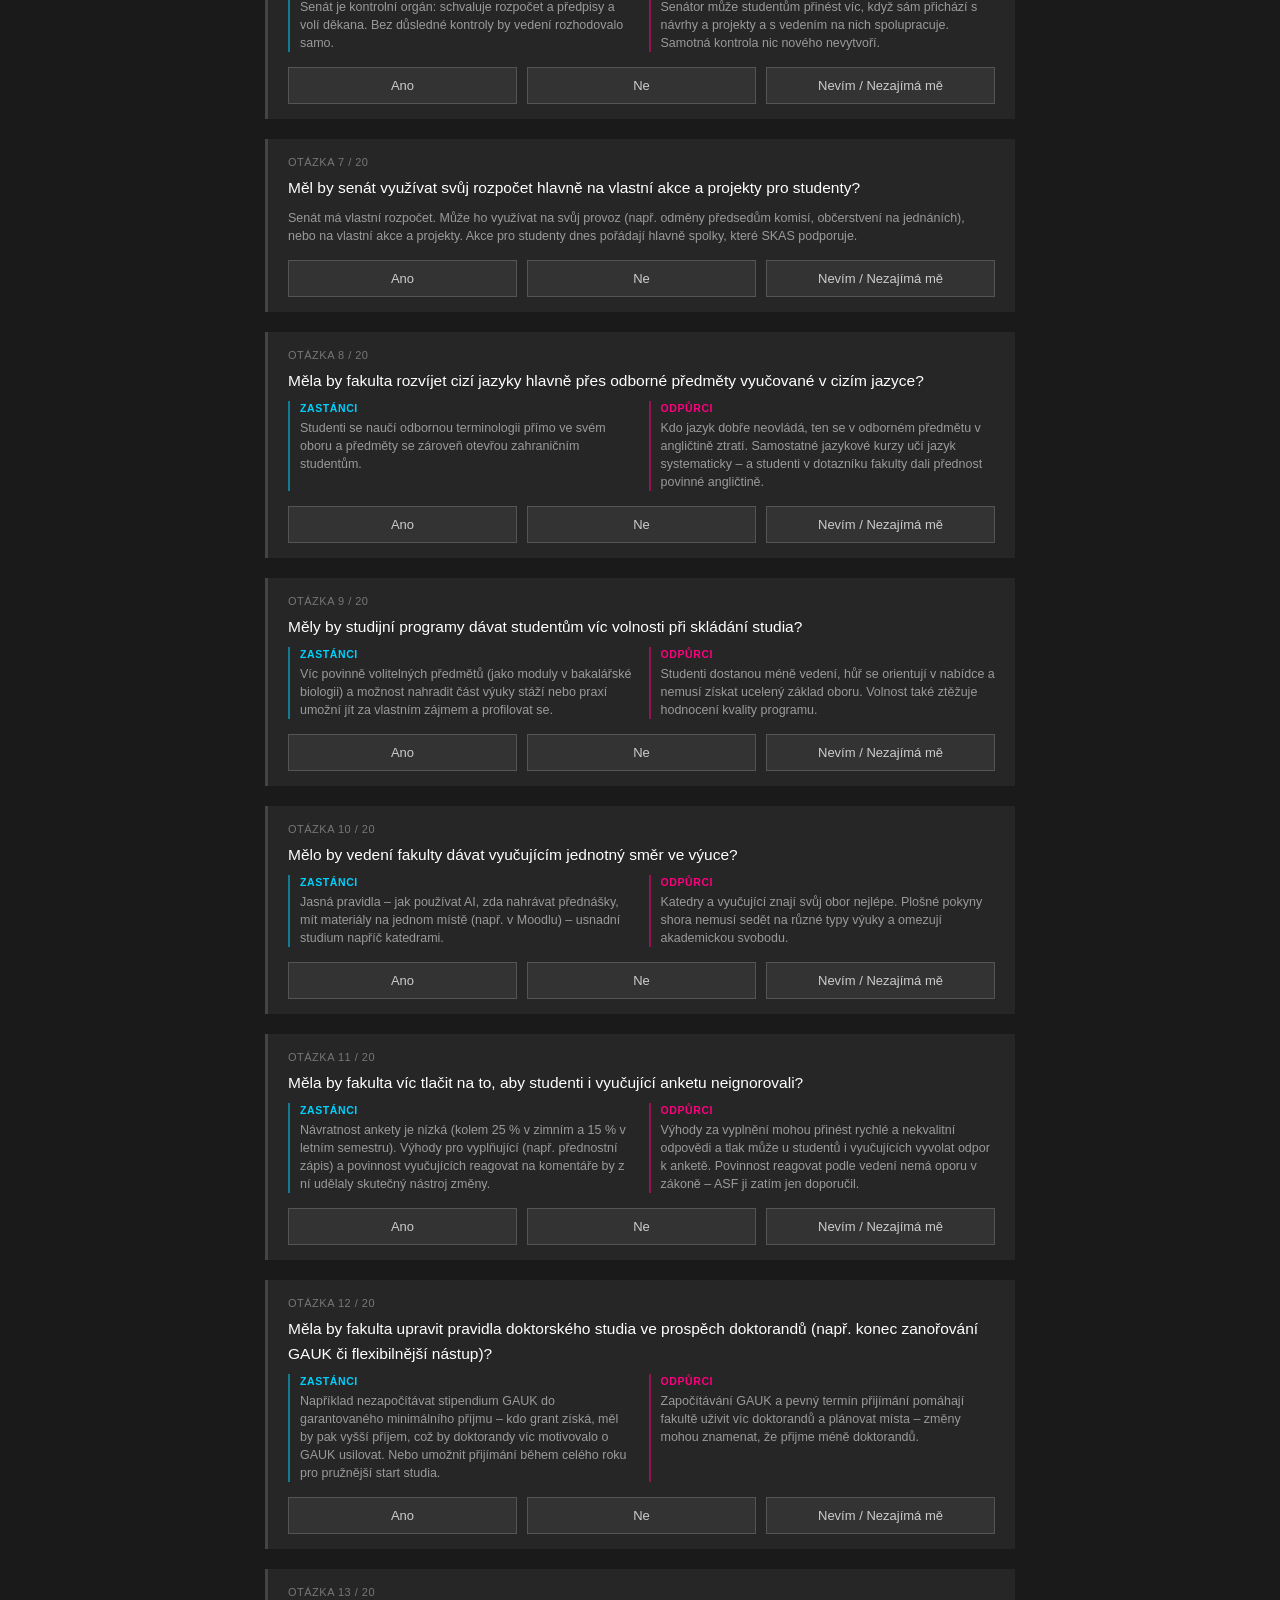
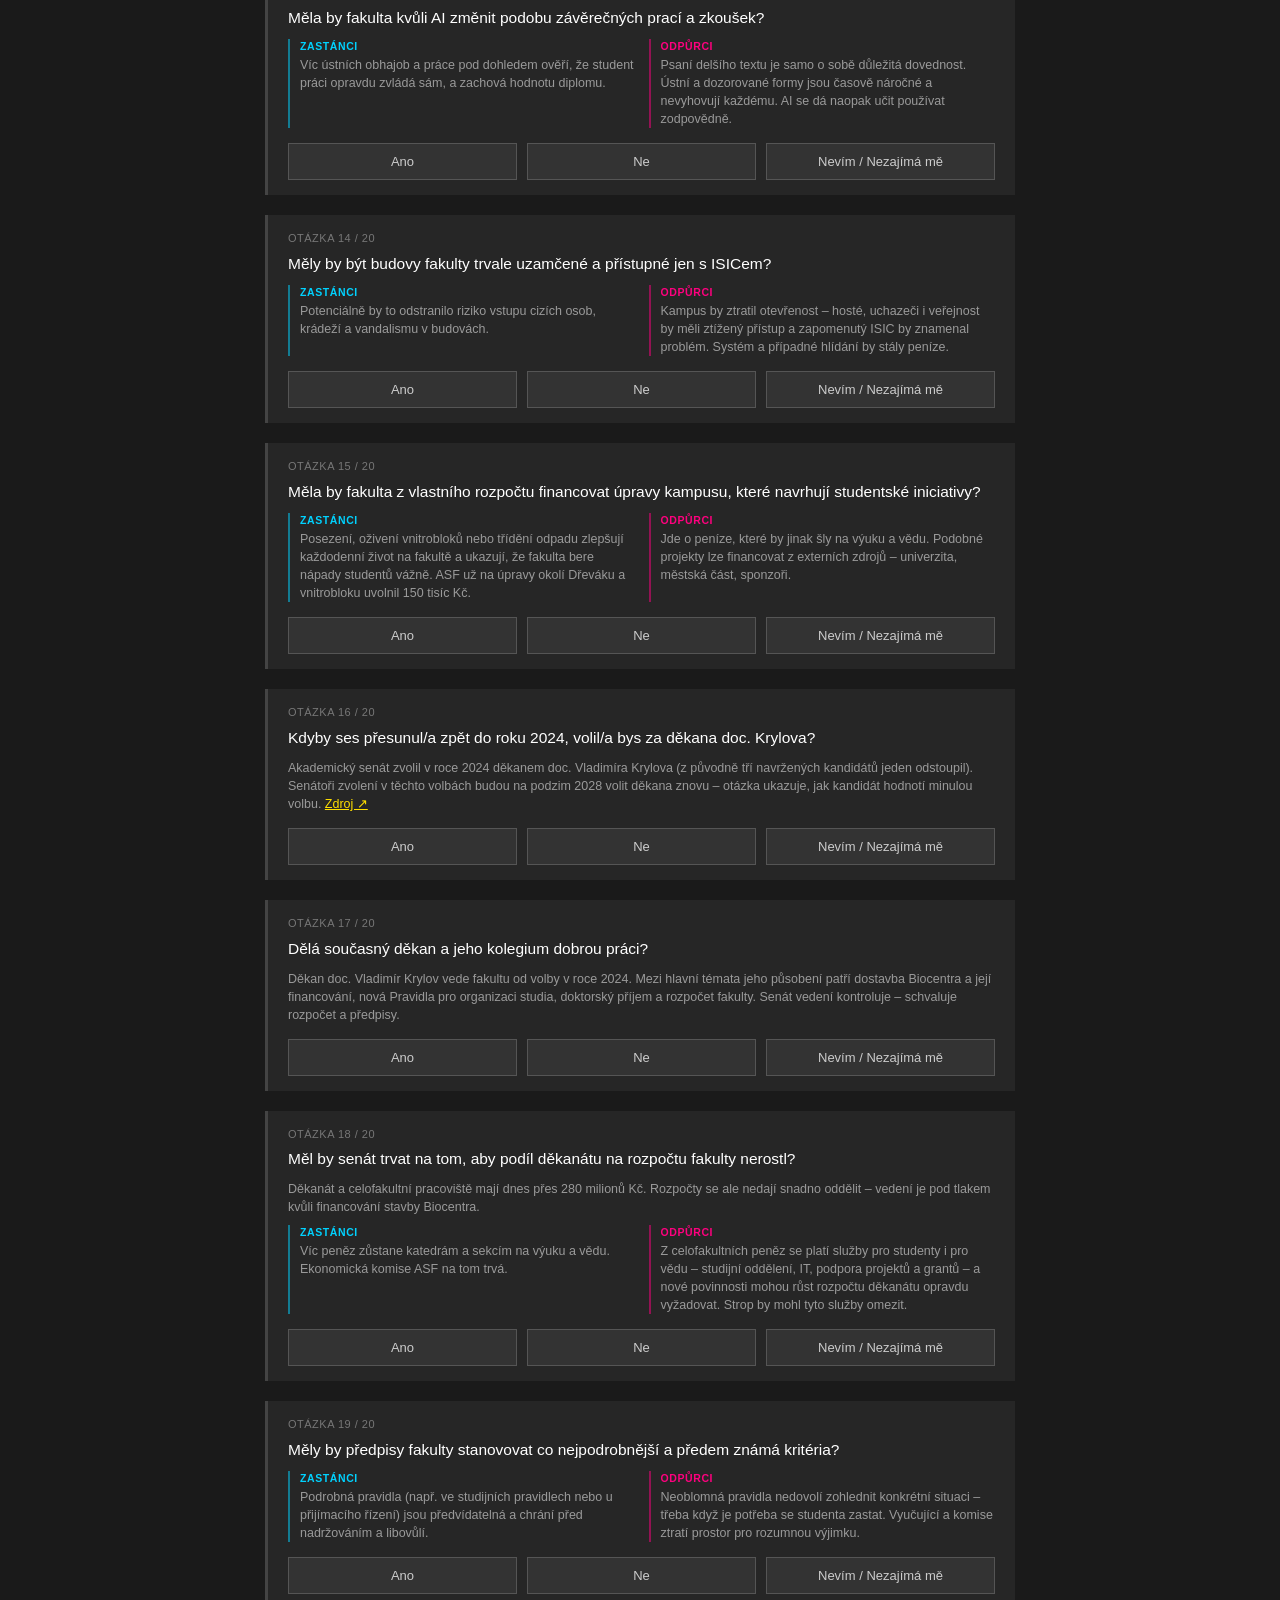
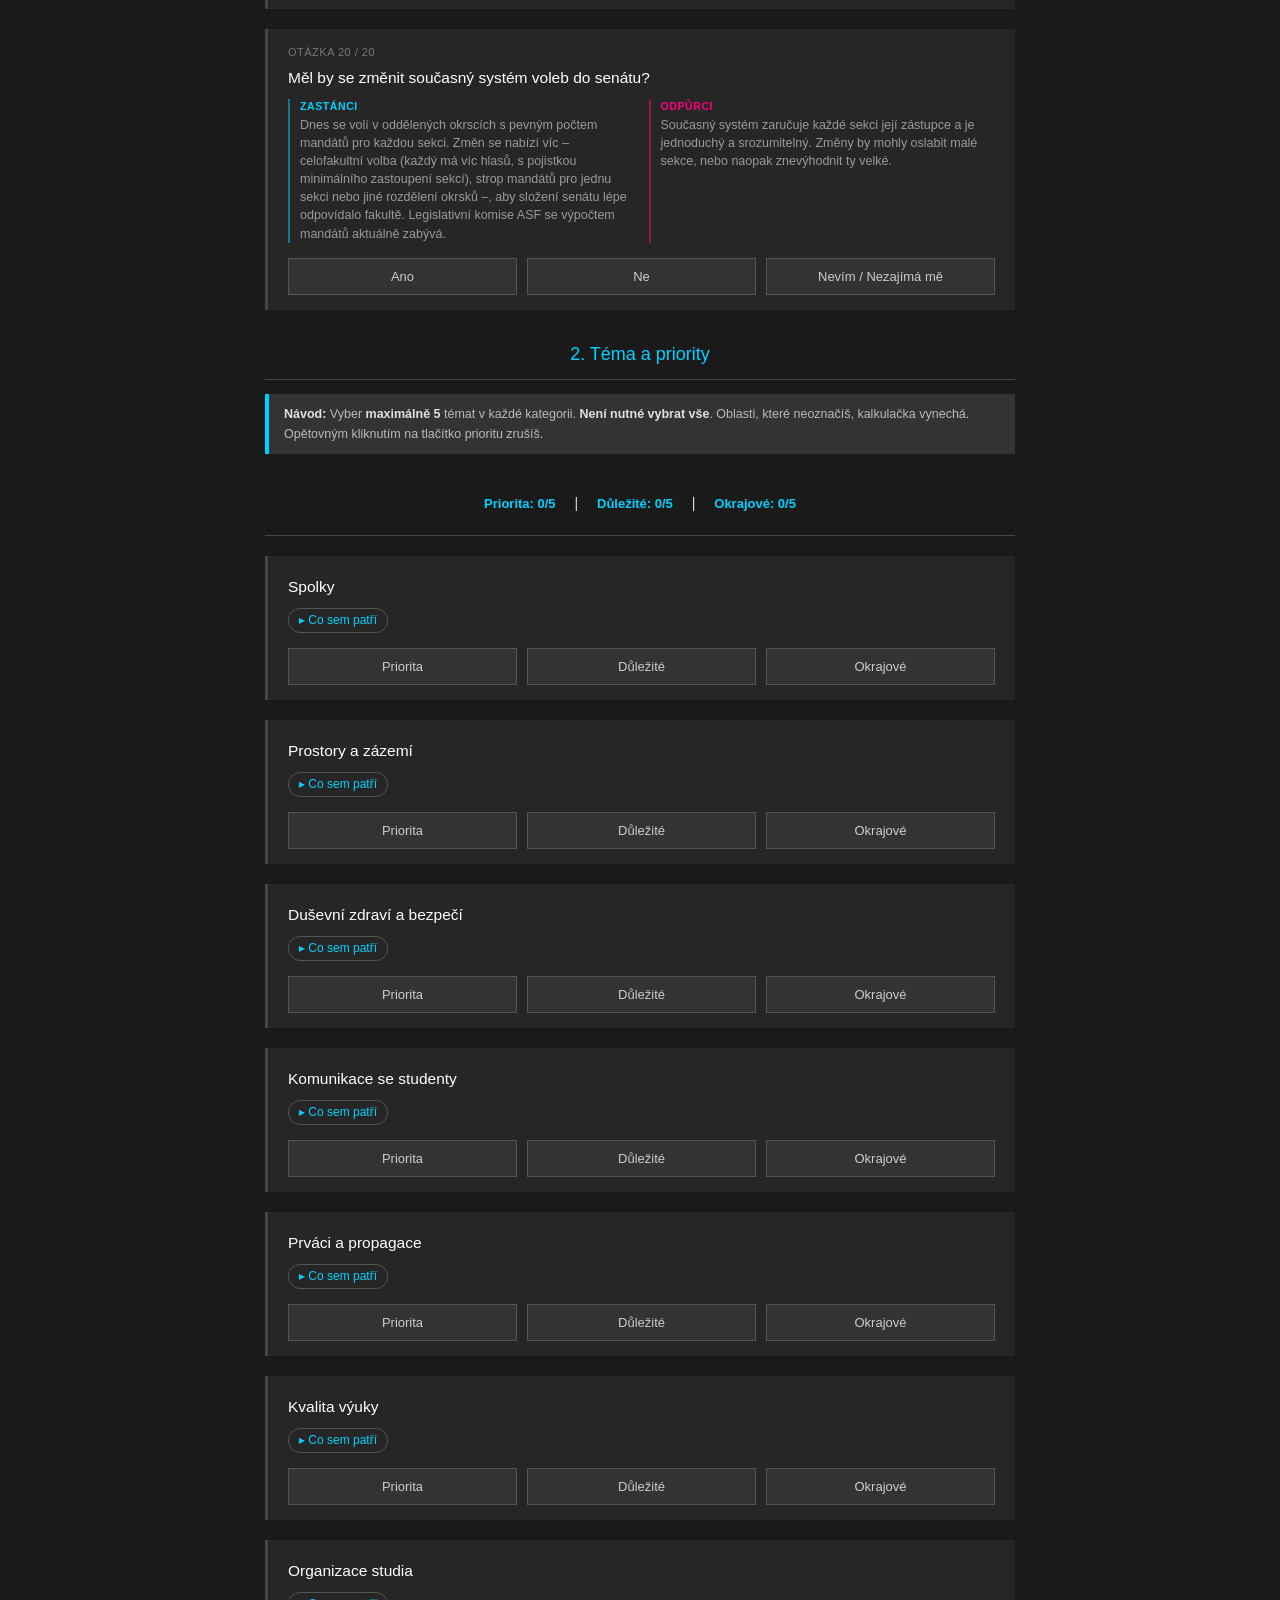
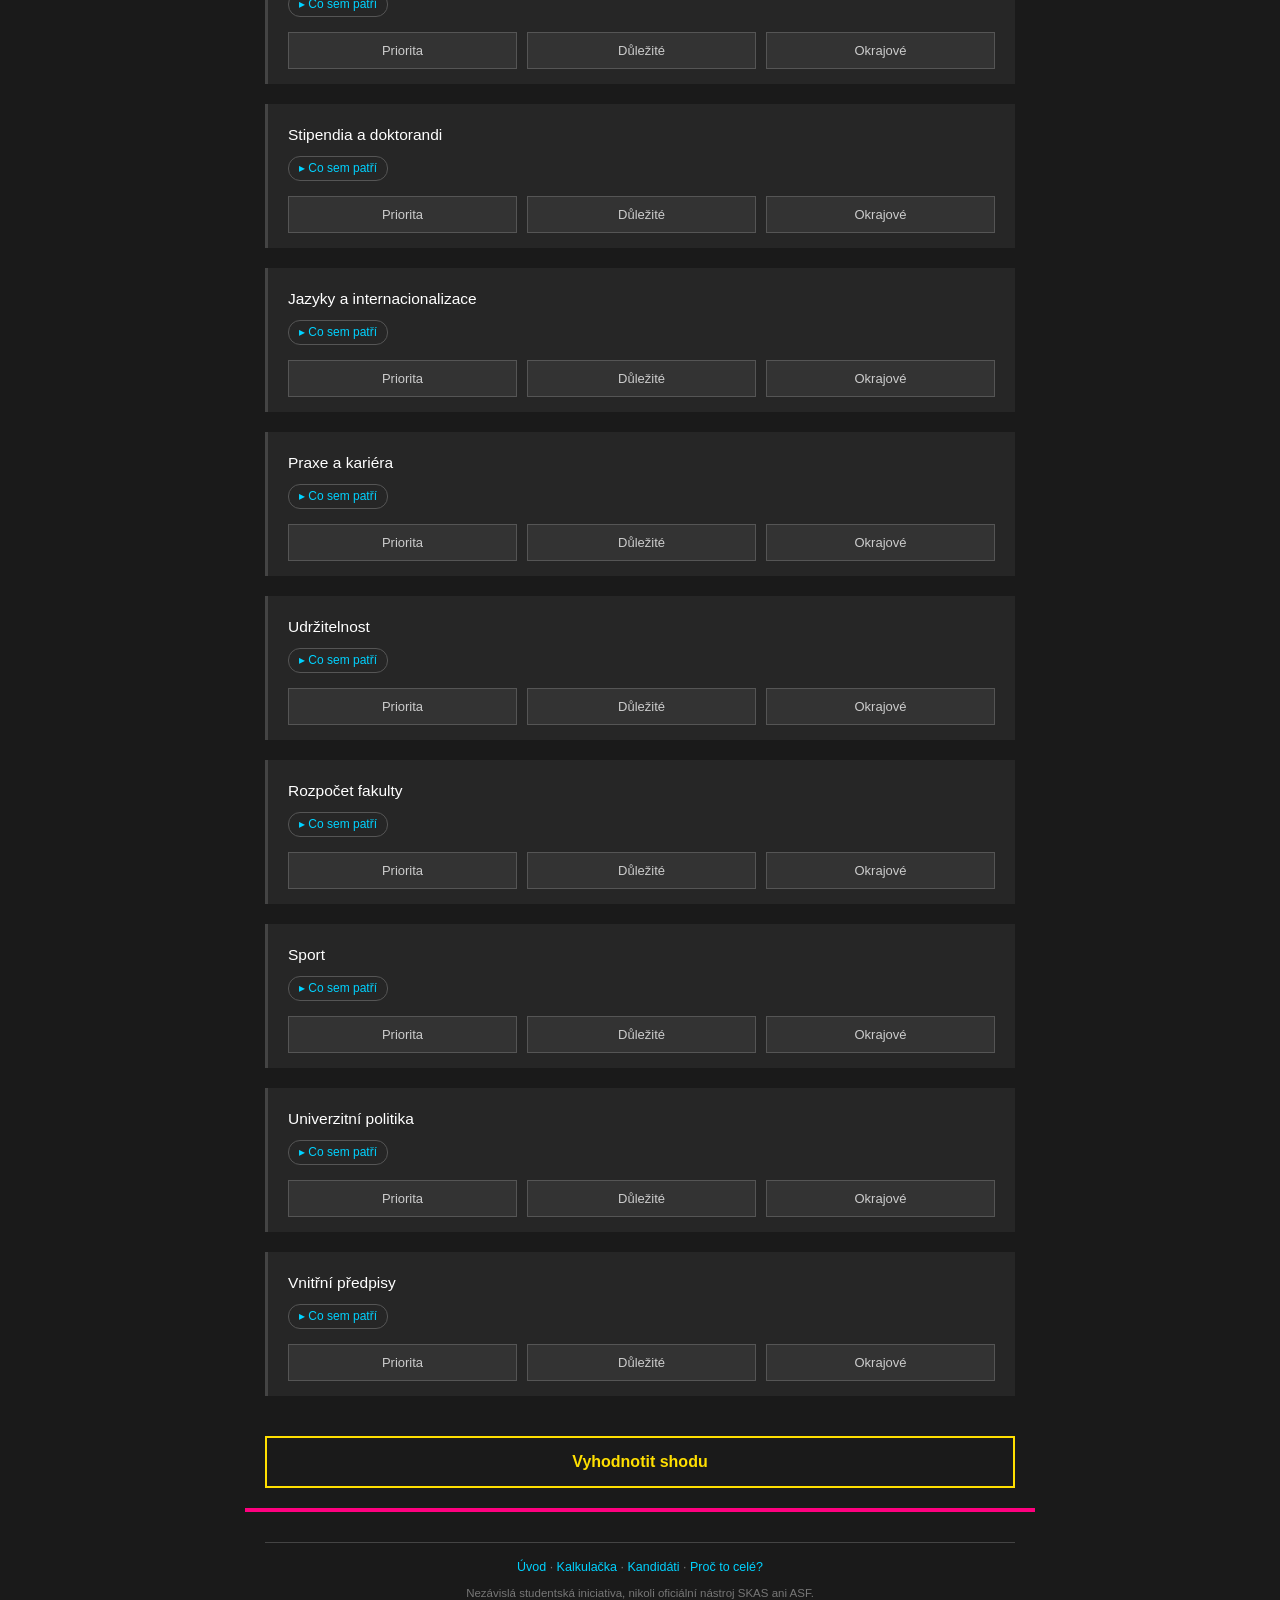
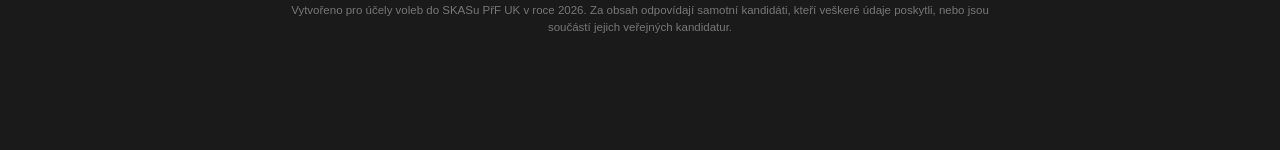
==== commit 377a7989: "fixs8" ====
--- a/kalkulacka.html
+++ b/kalkulacka.html
@@ -4,13 +4,13 @@
     <meta charset="UTF-8">
     <meta name="viewport" content="width=device-width, initial-scale=1.0">
     <title>Volební kalkulačka – volby do SKASu PřF UK</title>
-    <!-- ?v=15: po každé úpravě style.css, data.js nebo odpovedi.js zvyš číslo (ve všech HTML), jinak prohlížeč může použít starou verzi -->
+    <!-- ?v=29: po každé úpravě style.css, data.js nebo odpovedi.js zvyš číslo (ve všech HTML), jinak prohlížeč může použít starou verzi -->
     <link rel="icon" href="ikona.svg" type="image/svg+xml">
     <link rel="icon" href="ikona.png" type="image/png">
     <link rel="apple-touch-icon" href="ikona.png">
-    <link rel="stylesheet" href="style.css?v=15">
-    <script src="data.js?v=15"></script>
-    <script src="odpovedi.js?v=15"></script>
+    <link rel="stylesheet" href="style.css?v=29">
+    <script src="data.js?v=29"></script>
+    <script src="odpovedi.js?v=29"></script>
 </head>
 <body>
 
--- a/style.css
+++ b/style.css
@@ -77,6 +77,13 @@
 .kand-photo-placeholder img { width: 100%; height: 100%; object-fit: cover; border-radius: 5px; display: block; }
 .kand-photo-placeholder:has(img) { width: 110px; height: 110px; }
 .kand-box.expanded .kand-photo-placeholder:has(img) { width: 160px; height: 160px; }
+/* textový sloupec vedle fotky se smí zúžit a dlouhé e-maily zalomit, jinak přetéká z karty */
+.kand-box.expanded .kand-header > div { min-width: 0; overflow-wrap: break-word; }
+/* na mobilu fotka nad textem */
+@media (max-width: 560px) {
+    .kand-box.expanded .kand-header { flex-direction: column; gap: 12px; }
+    .kand-box.expanded .kand-photo-placeholder, .kand-box.expanded .kand-photo-placeholder:has(img) { width: 130px; height: 130px; }
+}
 .qa-poznamka { font-size: 11px; color: #888; margin: -5px 0 10px; }
 
 /* Rozbalený profil: vlevo otázky, vpravo priority */
